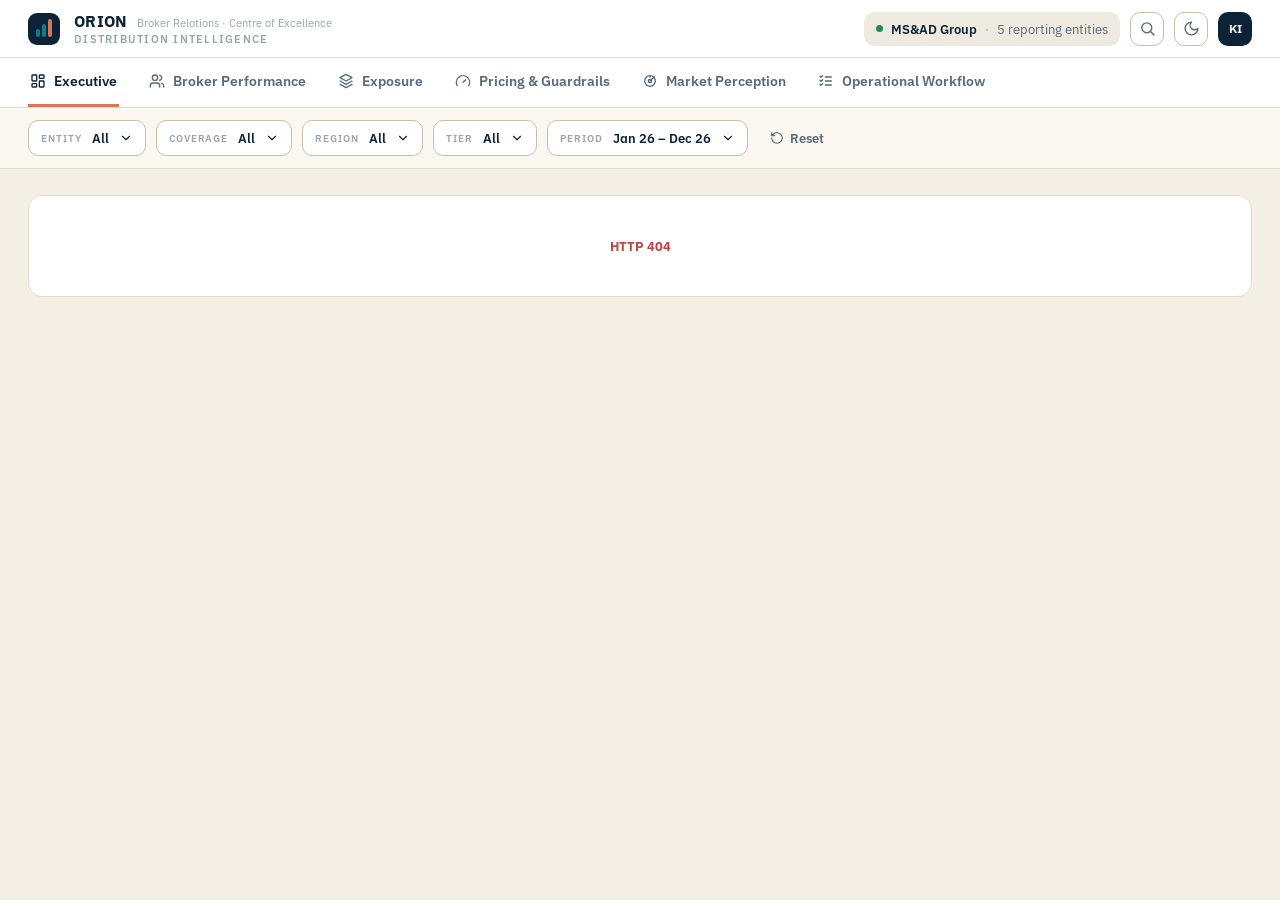
==== frontend/index.html @ 456b56aa "Milestone 7: dashboard frontend from the Claude Design handoff Six-tab ORION dashboard (Executive, B" ====
<!DOCTYPE html>
<html lang="en">
<head>
<meta charset="utf-8">
<meta name="viewport" content="width=device-width, initial-scale=1">
<title>ORION · Broker Relations Dashboard</title>
<link rel="icon" href="data:image/svg+xml,%3Csvg xmlns='http://www.w3.org/2000/svg' viewBox='0 0 32 32'%3E%3Crect width='32' height='32' rx='9' fill='%230b2237'/%3E%3Crect x='9' y='16' width='3.5' height='8' rx='2' fill='%230e7c8c'/%3E%3Crect x='14' y='11' width='3.5' height='13' rx='2' fill='%230e7c8c'/%3E%3Crect x='19' y='6' width='3.5' height='18' rx='2' fill='%23d97757'/%3E%3C/svg%3E">
<link rel="stylesheet" href="tokens/fonts.css">
<link rel="stylesheet" href="tokens/colors.css">
<link rel="stylesheet" href="tokens/typography.css">
<link rel="stylesheet" href="tokens/spacing.css">
<link rel="stylesheet" href="tokens/theme-dark.css">
<link rel="stylesheet" href="tokens/base.css">
<link rel="stylesheet" href="css/app.css">
</head>
<body>
<div class="shell">

  <!-- Masthead -->
  <header class="masthead">
    <div class="brand">
      <div class="brand-mark" aria-hidden="true"><span></span><span></span><span></span></div>
      <div class="brand-text">
        <div class="brand-line"><span class="brand-name">ORION</span><span class="brand-sub">Broker Relations · Centre of Excellence</span></div>
        <span class="brand-eyebrow">Distribution intelligence</span>
      </div>
    </div>
    <div class="masthead-right">
      <div class="context-pill"><span class="dot dot-pos"></span><strong>MS&amp;AD Group</strong><span class="sep">·</span><span>5 reporting entities</span></div>
      <button class="icon-btn" id="btn-search" title="Search" aria-label="Search"></button>
      <button class="icon-btn" id="btn-theme" title="Toggle theme" aria-label="Toggle theme"></button>
      <div class="avatar">KI</div>
    </div>
  </header>

  <!-- Tab bar -->
  <nav class="tabbar" id="tabbar" role="tablist"></nav>

  <!-- Filter bar -->
  <div class="filterbar">
    <div class="filterbar-left" id="filter-controls"></div>
    <div class="filterbar-right">
      <span id="filter-chips" class="chip-row"></span>
      <span class="as-of tabular" id="as-of"></span>
    </div>
  </div>

  <!-- Content -->
  <main id="main"></main>
</div>

<div id="modal-root"></div>

<script type="module" src="js/app.js"></script>
</body>
</html>
---- frontend/tokens/fonts.css ----
/* ============================================================================
 * Generate — Webfonts
 *
 * The platform runs on IBM Plex Sans across every product (UI + display) and
 * IBM Plex Mono for tabular / code contexts. Loaded from the Google Fonts CDN
 * exactly as the production app does (apps/dsi/src/app/globals.css). The
 * @font-face rules the CDN serves are what ship to consumers.
 * ========================================================================= */

@import url("https://fonts.googleapis.com/css2?family=IBM+Plex+Sans:wght@400;500;600;700&family=IBM+Plex+Mono:wght@400;500;600&display=swap");
---- frontend/tokens/colors.css ----
/* ============================================================================
 * Generate — COLOR TOKENS  (reference theme: Digital Signal Intelligence)
 *
 * The variable NAMES are the platform contract — every component references
 * these, never raw hex. The VALUES here are the DSI reference palette. A new
 * product overrides values (not names) in its own theme file; see
 * tokens/theme-dark.css for the dark pattern.
 *
 * Mental model: a warm paper canvas, deep navy ink, with a small, disciplined
 * accent set — teal "info" (facts the assessment produced) and coral "spot"
 * (things awaiting you / urgent action) — plus the usual pos/neg/warn/aux.
 * ========================================================================= */

:root {
  /* ─── Surface ─── warm paper, not white-on-white */
  --color-canvas:         #f4efe5;  /* page background */
  --color-surface:        #ffffff;  /* card / panel */
  --color-surface-sunken: #efeae0;  /* wells, inputs, track */
  --color-surface-elev:   #fbf8f2;  /* card header strip, tinted card */

  /* ─── Ink ─── deep navy, never pure black */
  --color-ink:      #0b2237;  /* primary text + structural accent */
  --color-ink-soft: #586b7c;  /* secondary text */
  --color-ink-mute: #9aa4ae;  /* tertiary / meta / eyebrows */

  /* ─── Rules ─── hairlines tuned to the paper canvas */
  --color-rule:        #e4dccc;
  --color-rule-strong: #c9bfac;

  /* ─── Accent / structural ─── (chrome, primary buttons) */
  --color-accent: #0b2237;

  /* ─── Info (teal) ─── informative hero facts: score, premium, "native" data */
  --color-info:      #0e7c8c;
  --color-info-soft: #dceff2;
  --color-info-deep: #084853;

  /* ─── Spot (coral) ─── awaiting-you / urgent action / CTAs */
  --color-spot:      #d97757;
  --color-spot-soft: #fae5da;
  --color-spot-deep: #5c2e1a;

  /* ─── Pos / Neg / Warn / Aux ─── status + a secondary "external" indigo */
  --color-pos:       #1f8a5b;
  --color-pos-soft:  #dceedf;
  --color-neg:       #c24545;
  --color-neg-soft:  #f5dcdc;
  --color-warn:      #b47312;
  --color-warn-soft: #f3e5c8;
  --color-aux:       #4a60a8;
  --color-aux-soft:  #dee3f2;

  /* ─── Chrome ─── the sidebar / app shell stays navy in both themes */
  --color-chrome:      #0b2237;
  --color-chrome-deep: #051322;

  /* ─── Semantic aliases ─── reach for these in product code */
  --bg-page:        var(--color-canvas);
  --bg-card:        var(--color-surface);
  --bg-well:        var(--color-surface-sunken);
  --text-strong:    var(--color-ink);
  --text-body:      var(--color-ink-soft);
  --text-meta:      var(--color-ink-mute);
  --border-hair:    var(--color-rule);
  --border-firm:    var(--color-rule-strong);
}
---- frontend/tokens/typography.css ----
/* ============================================================================
 * Generate — TYPOGRAPHY TOKENS
 *
 * One family does all the work: IBM Plex Sans for UI + display, IBM Plex Mono
 * for tabular figures. The system leans on weight (500/600/700) and tight
 * tracking on big numbers rather than multiple typefaces. Numbers are always
 * tabular (`font-variant-numeric: tabular-nums`) so columns of figures align —
 * this is a numbers-heavy, analyst-facing product.
 * ========================================================================= */

:root {
  /* ─── Families ─── */
  --font-sans:    "IBM Plex Sans", system-ui, -apple-system, sans-serif;
  --font-display: "IBM Plex Sans", system-ui, sans-serif;
  --font-mono:    "IBM Plex Mono", ui-monospace, "SF Mono", Menlo, monospace;

  /* ─── Weights ─── */
  --weight-regular:  400;
  --weight-medium:   500;
  --weight-semibold: 600;
  --weight-bold:     700;

  /* ─── Type scale (px) ─── matches the ui typography primitives ─── */
  --text-eyebrow: 10.5px;  /* uppercase, tracked, ink-mute */
  --text-micro:   11px;    /* smallest meta */
  --text-caption: 12px;    /* captions, field labels */
  --text-body:    13.5px;  /* default body */
  --text-ui:      14px;    /* controls, nav, card titles */
  --text-num-sm:  18px;    /* small stat */
  --text-num-md:  28px;    /* default hero number */
  --text-num-lg:  36px;    /* large hero number */
  --text-num-xl:  56px;    /* masthead figure */

  /* ─── Tracking ─── */
  --track-eyebrow:  0.12em;   /* uppercase labels */
  --track-num:     -0.01em;   /* tighten medium hero numbers */
  --track-num-xl:  -0.02em;   /* tighten the biggest numbers */

  /* ─── Line height ─── */
  --leading-none: 1;
  --leading-tight: 1.2;
  --leading-body: 1.55;
}
---- frontend/tokens/spacing.css ----
/* ============================================================================
 * Generate — SPACING, RADIUS, SHADOW TOKENS
 *
 * Spacing is a soft 4px grid. Corners are generous on cards (14px) and fully
 * round on chips. Elevation is deliberately quiet — this is a paper-flat
 * surface; shadows are barely-there and reserved for things that truly float
 * (modals, the active auth button glow). Most separation is done with hairline
 * rules, not shadow.
 * ========================================================================= */

:root {
  /* ─── Spacing scale (4px base) ─── */
  --space-1:  4px;
  --space-2:  8px;
  --space-3:  12px;
  --space-4:  14px;   /* tight card padding */
  --space-5:  18px;   /* card header inset */
  --space-6:  22px;   /* DEFAULT card padding */
  --space-7:  24px;   /* roomy / page gutter */
  --space-8:  28px;
  --space-9:  36px;

  /* ─── Radius ─── */
  --radius-card: 14px;
  --radius-btn:  10px;
  --radius-lg:   12px;   /* nav items, icon tiles */
  --radius-md:   8px;
  --radius-sm:   6px;
  --radius-chip: 999px;

  /* ─── Borders ─── */
  --border-width: 1px;

  /* ─── Shadow ─── quiet by default */
  --shadow-sm:    0 1px 2px rgba(11, 34, 55, 0.08);
  --shadow-card:  0 1px 3px rgba(11, 34, 55, 0.06);
  --shadow-pop:   0 12px 32px rgba(11, 34, 55, 0.18);

  /* ─── Motion ─── short, soft, no bounce */
  --ease-pane:  cubic-bezier(0.2, 0.7, 0.2, 1);  /* @kind other */
  --dur-fast:   0.18s;  /* @kind other */
  --dur-pane:   0.3s;  /* @kind other */
}
---- frontend/tokens/theme-dark.css ----
/* ============================================================================
 * Generate — DARK THEME  (DSI dark overrides)
 *
 * Dark mode keeps every variable NAME; only values change. Activated by a
 * `.dark` class on a root ancestor. The chrome (sidebar) stays navy in both
 * themes — it is structure, not content. Mirrors packages/tokens/dsi-theme.css.
 * ========================================================================= */

.dark {
  /* ─── Surface ─── deep ocean navy */
  --color-canvas:         #07182a;
  --color-surface:        #14304b;
  --color-surface-sunken: #0e2640;
  --color-surface-elev:   #1a3d5f;

  /* ─── Ink ─── warm cream on navy */
  --color-ink:      #f1ece0;
  --color-ink-soft: #cdd8e5;
  --color-ink-mute: #98a6b8;

  /* ─── Rules ─── */
  --color-rule:        #2b4f75;
  --color-rule-strong: #3e6794;

  --color-accent: #f1ece0;

  /* ─── Info ─── brighter teal for contrast on navy */
  --color-info:      #39d3ba;
  --color-info-soft: #173e48;
  --color-info-deep: #b8f2e5;

  /* ─── Spot ─── */
  --color-spot:      #f0926e;
  --color-spot-soft: #4a2519;
  --color-spot-deep: #fbd0ba;

  /* ─── Pos / Neg / Warn / Aux ─── */
  --color-pos:       #6eee7a;
  --color-pos-soft:  #173821;
  --color-neg:       #ff8585;
  --color-neg-soft:  #3f1b1b;
  --color-warn:      #f8bd5e;
  --color-warn-soft: #3b2911;
  --color-aux:       #9ab1f2;
  --color-aux-soft:  #1c2a4f;

  --color-chrome:      #0b2237;
  --color-chrome-deep: #051322;
}
---- frontend/tokens/base.css ----
/* ============================================================================
 * Generate — BASE LAYER
 *
 * Product-agnostic page defaults. Tokens must be imported before this file.
 * ========================================================================= */

html,
body {
  height: 100%;
}

body {
  margin: 0;
  background: var(--color-canvas);
  color: var(--color-ink);
  font-family: var(--font-sans);
  font-feature-settings: "ss01", "cv11";
  -webkit-font-smoothing: antialiased;
  text-rendering: optimizeLegibility;
}

*,
*::before,
*::after {
  box-sizing: border-box;
}

/* Tabular figures helper — analyst tables align their digits. */
.tabular {
  font-variant-numeric: tabular-nums;
}

/* ============================================================
 * Pane overlay — the GRAIN transition (→ navigate right).
 * Increasing grain pushes a new full-height pane that slides in from the
 * right edge OVER the coarser pane (which stays mounted beneath, dimmed) —
 * a page-overlay, not an in-place nudge. Going back pops it off to the right.
 * The PaneStack component owns this, transition-based, so the resting state is
 * always the visible end-state (never stuck off-screen if motion doesn't run).
 * ============================================================ */

/* Hide scrollbar chrome while keeping scroll (dense list pages). */
.scrollbar-hide {
  -ms-overflow-style: none;
  scrollbar-width: none;
}
.scrollbar-hide::-webkit-scrollbar {
  display: none;
}

/* Step-right pane transition (lens PaneStack): a new pane slides in from the
 * right. Soft easing, no bounce — the platform's one signature motion. The
 * resting state is fully visible; the entrance is an enhancement only, so
 * print, PDF export, and reduced-motion show content immediately. */
@keyframes pane-in {
  from { opacity: 0; transform: translateX(42px); }
  to   { opacity: 1; transform: translateX(0); }
}
.pane-in {
  opacity: 1;
  transform: none;
}
@media (prefers-reduced-motion: no-preference) {
  .pane-in {
    animation: pane-in var(--dur-pane) var(--ease-pane) both;
  }
}
---- frontend/css/app.css ----
/* ============================================================================
 * ORION dashboard — component layer.
 * Values transcribed from the Claude Design handoff prototype
 * (ORION Dashboard.dc.html); tokens come from ./tokens/*.css.
 * ========================================================================= */

.shell { min-height: 100vh; display: flex; flex-direction: column; background: var(--color-canvas); color: var(--color-ink); font-family: var(--font-sans); }

.tabular { font-variant-numeric: tabular-nums; }
.mono { font-family: var(--font-mono); }
.dim { color: var(--color-ink-mute); }

/* ─── Masthead ─── */
.masthead { flex: none; height: 58px; display: flex; align-items: center; justify-content: space-between; padding: 0 28px; background: var(--color-surface); border-bottom: 1px solid var(--color-rule); }
.brand { display: flex; align-items: center; gap: 14px; }
.brand-mark { width: 32px; height: 32px; border-radius: 9px; background: var(--color-chrome); display: flex; align-items: flex-end; justify-content: center; gap: 2.5px; padding: 8px 0; }
.brand-mark span { width: 3.5px; border-radius: 2px; background: var(--color-info); }
.brand-mark span:nth-child(1) { height: 8px; }
.brand-mark span:nth-child(2) { height: 13px; }
.brand-mark span:nth-child(3) { height: 18px; background: var(--color-spot); }
.brand-text { display: flex; flex-direction: column; gap: 1px; }
.brand-line { display: flex; align-items: baseline; gap: 9px; }
.brand-name { font-size: 16px; font-weight: 700; letter-spacing: .02em; }
.brand-sub { font-size: 11px; color: var(--color-ink-mute); }
.brand-eyebrow { font-size: 10.5px; font-weight: 600; letter-spacing: .12em; text-transform: uppercase; color: var(--color-ink-mute); }
.masthead-right { display: flex; align-items: center; gap: 10px; }
.context-pill { display: flex; align-items: center; gap: 8px; height: 34px; padding: 0 12px; border-radius: 10px; background: var(--color-surface-sunken); font-size: 12.5px; color: var(--color-ink-soft); }
.context-pill strong { font-weight: 600; color: var(--color-ink); }
.context-pill .sep { color: var(--color-ink-mute); }
.dot { width: 7px; height: 7px; border-radius: 50%; display: inline-block; }
.dot-pos { background: var(--color-pos); }
.icon-btn { width: 34px; height: 34px; display: flex; align-items: center; justify-content: center; border: 1px solid var(--color-rule-strong); border-radius: 10px; background: transparent; cursor: pointer; color: var(--color-ink-soft); transition: background .18s ease; }
.icon-btn:hover { background: var(--color-surface-sunken); }
.avatar { width: 34px; height: 34px; display: flex; align-items: center; justify-content: center; border-radius: 10px; background: var(--color-chrome); color: #f4efe5; font-size: 12px; font-weight: 700; }

/* ─── Tab bar ─── */
.tabbar { flex: none; height: 50px; display: flex; align-items: stretch; gap: 28px; padding: 0 28px; background: var(--color-surface); border-bottom: 1px solid var(--color-rule); overflow-x: auto; }
.tab { display: flex; align-items: center; gap: 8px; height: 100%; padding: 0 2px; cursor: pointer; font-size: 14px; font-weight: 600; white-space: nowrap; color: var(--color-ink-soft); border: none; background: none; font-family: var(--font-sans); border-bottom: 3px solid transparent; transition: color .18s ease; }
.tab:hover { color: var(--color-ink); }
.tab.active { color: var(--color-ink); border-bottom-color: var(--color-spot); }

/* ─── Filter bar ─── */
.filterbar { flex: none; display: flex; align-items: center; justify-content: space-between; gap: 16px; padding: 12px 28px; background: var(--color-surface-elev); border-bottom: 1px solid var(--color-rule); }
.filterbar-left { display: flex; align-items: center; gap: 10px; flex-wrap: wrap; }
.filterbar-right { display: flex; align-items: center; gap: 14px; }
.ctrl { position: relative; display: flex; align-items: center; gap: 10px; height: 36px; padding: 0 12px; border: 1px solid var(--color-rule-strong); border-radius: 10px; background: var(--color-surface); cursor: pointer; transition: background .18s ease; }
.ctrl:hover { background: var(--color-surface-sunken); }
.ctrl-label { font-size: 9.5px; font-weight: 600; letter-spacing: .1em; text-transform: uppercase; color: var(--color-ink-mute); }
.ctrl-value { font-size: 12.5px; font-weight: 600; color: var(--color-ink); }
.ctrl select { position: absolute; inset: 0; width: 100%; opacity: 0; cursor: pointer; }
.ghost-btn { display: flex; align-items: center; gap: 6px; height: 36px; padding: 0 12px; border: none; border-radius: 10px; background: transparent; cursor: pointer; font-size: 12.5px; font-weight: 600; color: var(--color-ink-soft); font-family: var(--font-sans); }
.ghost-btn:hover { color: var(--color-ink); }
.chip-row { display: flex; align-items: center; gap: 8px; }
.filter-chip { display: inline-flex; align-items: center; gap: 7px; height: 30px; padding: 0 4px 0 11px; border-radius: 999px; background: var(--color-info-soft); color: var(--color-info-deep); font-size: 12px; font-weight: 600; }
.filter-chip button { width: 19px; height: 19px; display: flex; align-items: center; justify-content: center; border: none; border-radius: 50%; background: rgba(0,0,0,.06); cursor: pointer; color: inherit; padding: 0; }
.as-of { font-size: 11px; color: var(--color-ink-mute); }

/* ─── Content / cards ─── */
main { flex: 1; padding: 26px 28px 40px; overflow: auto; }
.tab-body { display: flex; flex-direction: column; gap: 18px; max-width: 1360px; margin: 0 auto; }
.card { background: var(--color-surface); border: 1px solid var(--color-rule); border-radius: 14px; overflow: hidden; }
.card-head { display: flex; align-items: center; justify-content: space-between; gap: 12px; padding: 14px 20px; background: var(--color-surface-elev); border-bottom: 1px solid var(--color-rule); }
.card-head-stack { display: flex; flex-direction: column; gap: 2px; }
.eyebrow { display: inline-flex; align-items: center; gap: 7px; font-size: 10.5px; font-weight: 600; letter-spacing: .11em; text-transform: uppercase; color: var(--color-ink-mute); }
.card-title { font-size: 14px; font-weight: 600; color: var(--color-ink); }
.card-note { font-size: 11px; color: var(--color-ink-mute); }
.card-subnote { font-size: 12px; color: var(--color-ink-soft); }
.grid-2 { display: grid; grid-template-columns: 1fr 1fr; gap: 16px; }
.grid-4 { display: grid; grid-template-columns: repeat(4, 1fr); gap: 16px; }
.grid-3 { display: grid; grid-template-columns: repeat(3, 1fr); gap: 16px; }
.grid-clients { display: grid; grid-template-columns: 1.5fr 1fr; gap: 16px; align-items: start; }
.grid-breach { display: grid; grid-template-columns: 1fr 1.25fr; gap: 16px; align-items: start; }
.link { font-size: 11px; color: var(--color-info-deep); font-weight: 600; cursor: pointer; background: none; border: none; font-family: var(--font-sans); }

/* ─── KPI cards ─── */
.kpi { background: var(--color-surface); border: 1px solid var(--color-rule); border-radius: 14px; padding: 18px 20px; }
.kpi-row { display: flex; align-items: flex-end; justify-content: space-between; gap: 8px; margin-top: 12px; }
.kpi-value { font-size: 34px; font-weight: 600; letter-spacing: -.01em; line-height: 1; font-variant-numeric: tabular-nums; }
.kpi-sub { margin-top: 8px; font-size: 11.5px; color: var(--color-ink-mute); }
.trend { display: inline-flex; align-items: center; gap: 2px; padding: 3px 8px 3px 5px; border-radius: 999px; font-size: 11.5px; font-weight: 600; font-variant-numeric: tabular-nums; }
.trend.good { background: var(--color-pos-soft); color: var(--color-pos); }
.trend.bad { background: var(--color-neg-soft); color: var(--color-neg); }
.trend.flat { background: var(--color-surface-sunken); color: var(--color-ink-soft); }

/* ─── Pills / chips / badges ─── */
.pill { display: inline-flex; align-items: center; padding: 1px 7px; border-radius: 999px; font-size: 10px; font-weight: 600; background: var(--color-surface-sunken); color: var(--color-ink-soft); }
.pill.mute { color: var(--color-ink-mute); }
.pill-lg { padding: 2px 8px; font-size: 11px; }
.tier { display: inline-flex; padding: 2px 8px; border-radius: 999px; font-size: 9.5px; font-weight: 700; letter-spacing: .04em; }
.tier.PLATINUM { background: var(--color-info-soft); color: var(--color-info-deep); }
.tier.GOLD { background: var(--color-warn-soft); color: var(--color-warn); }
.tier.SILVER { background: var(--color-surface-sunken); color: var(--color-ink-soft); }
.tier.BRONZE { background: #f0e2d6; color: #8a4a24; }
.dark .tier.BRONZE { background: #402a1a; color: #eab48c; }
.flag { display: inline-flex; padding: 2px 8px; border-radius: 999px; font-size: 10.5px; font-weight: 600; background: var(--color-neg-soft); color: var(--color-neg); }
.onplan { display: inline-flex; align-items: center; gap: 4px; font-size: 11px; color: var(--color-pos); }

/* ─── Generic rows / hover ─── */
.hrow { transition: background .18s ease; }
.hrow:hover { background: var(--color-surface-elev); }
.alert-row { display: flex; gap: 11px; padding: 11px 12px; border-radius: 9px; cursor: pointer; }
.alert-dot { flex: none; width: 9px; height: 9px; margin-top: 4px; border-radius: 50%; }
.alert-msg { font-size: 12.5px; line-height: 1.45; color: var(--color-ink); }
.alert-chips { display: flex; flex-wrap: wrap; gap: 5px; margin-top: 6px; }

/* ─── Exec: series chart + value table ─── */
.legend { display: flex; align-items: center; gap: 16px; font-size: 11.5px; color: var(--color-ink-soft); }
.legend .sw { width: 11px; height: 11px; border-radius: 3px; display: inline-block; }
.legend .ln { width: 14px; height: 3px; border-radius: 2px; display: inline-block; }
.legend > span { display: inline-flex; align-items: center; gap: 6px; }
.chart-wrap { padding: 16px 20px 6px; }
.value-table-scroll { border-top: 1px solid var(--color-rule); overflow-x: auto; }
.value-table { min-width: 760px; padding: 6px 20px 14px; }
.vt-row { display: grid; grid-template-columns: 118px repeat(12, 1fr); gap: 2px; align-items: center; padding: 8px 0; border-bottom: 1px solid var(--color-rule); }
.vt-row:last-child { border-bottom: none; }
.vt-head { padding: 7px 0; }
.vt-label { display: inline-flex; align-items: center; gap: 6px; font-size: 11px; font-weight: 600; color: var(--color-ink); }
.vt-cell { font-size: 11.5px; text-align: center; font-variant-numeric: tabular-nums; }

/* ─── Plan vs actual ─── */
.pva-grid { display: grid; grid-template-columns: 172px 1.5fr 1fr 1fr 1.4fr; gap: 14px; align-items: center; padding: 12px 8px; border-bottom: 1px solid var(--color-rule); }
.pva-head { padding: 12px 8px 10px; }
.pva-head span { font-size: 9.5px; font-weight: 600; letter-spacing: .09em; text-transform: uppercase; color: var(--color-ink-mute); }
.pva-body { max-height: 430px; overflow-y: auto; }
.bar-track { position: relative; height: 6px; border-radius: 999px; background: var(--color-surface-sunken); overflow: hidden; }
.bar-fill { position: absolute; left: 0; top: 0; bottom: 0; border-radius: 999px; }
.var-chip { display: inline-flex; padding: 2px 7px; border-radius: 999px; font-size: 11px; font-weight: 600; font-variant-numeric: tabular-nums; }

/* ─── Leaderboard ─── */
.lb-grid { display: grid; grid-template-columns: 34px minmax(180px,1.5fr) 96px 116px 66px 92px 92px 84px 62px 124px; gap: 12px; align-items: center; padding: 11px 20px; border-bottom: 1px solid var(--color-rule); }
.lb-scroll { overflow-x: auto; }
.lb-min { min-width: 1040px; }
.th { font-size: 9.5px; font-weight: 600; letter-spacing: .08em; text-transform: uppercase; color: var(--color-ink-mute); }
.card-foot { display: flex; align-items: center; justify-content: space-between; padding: 12px 20px; background: var(--color-surface-elev); border-top: 1px solid var(--color-rule); }
.pager-btn { display: flex; align-items: center; gap: 5px; height: 32px; padding: 0 11px; border: 1px solid var(--color-rule-strong); border-radius: 9px; background: var(--color-surface); color: var(--color-ink); font-size: 12px; font-weight: 600; font-family: var(--font-sans); cursor: pointer; transition: background .18s ease; }
.pager-btn:hover:not(:disabled) { background: var(--color-surface-sunken); }
.pager-btn:disabled { background: transparent; color: var(--color-ink-mute); cursor: not-allowed; }
.dev-pill { display: inline-flex; padding: 2px 8px; border-radius: 999px; font-size: 11px; font-weight: 600; font-variant-numeric: tabular-nums; }
.dev-pill.out { background: var(--color-warn-soft); color: var(--color-warn); }

/* ─── Modal ─── */
.scrim { position: fixed; inset: 0; z-index: 60; background: rgba(11,34,55,.42); display: flex; align-items: center; justify-content: center; padding: 32px; animation: fade .3s cubic-bezier(.2,.7,.2,1); }
.modal { width: 760px; max-width: 100%; max-height: 88vh; overflow: auto; background: var(--color-surface); border: 1px solid var(--color-rule); border-radius: 16px; box-shadow: 0 12px 32px rgba(11,34,55,.18); }
@keyframes fade { from { opacity: 0; } to { opacity: 1; } }
.modal-head { display: flex; align-items: flex-start; justify-content: space-between; gap: 12px; padding: 20px 22px; background: var(--color-surface-elev); border-bottom: 1px solid var(--color-rule); }
.modal-body { padding: 20px 22px; display: flex; flex-direction: column; gap: 18px; }
.stat-label { font-size: 9.5px; font-weight: 600; letter-spacing: .1em; text-transform: uppercase; color: var(--color-ink-mute); }
.stat-value { font-size: 19px; font-weight: 600; font-variant-numeric: tabular-nums; color: var(--color-ink); }
.panel { border: 1px solid var(--color-rule); border-radius: 12px; padding: 14px 16px; }
.profile-grid { display: grid; grid-template-columns: 1fr 210px; gap: 18px; align-items: stretch; }
.cov-row { display: grid; grid-template-columns: 96px 1fr 78px 54px; gap: 12px; align-items: center; }
.cov-bar { height: 8px; border-radius: 999px; background: var(--color-surface-sunken); overflow: hidden; }
.cov-bar > div { height: 100%; background: var(--color-info); border-radius: 999px; }
.new-chip { display: inline-flex; padding: 2px 9px; border-radius: 999px; font-size: 10px; font-weight: 700; letter-spacing: .04em; background: var(--color-spot-soft); color: var(--color-spot-deep); }

/* ─── Exposure ─── */
.exp-row { display: grid; grid-template-columns: 96px 1fr 132px; gap: 12px; align-items: center; }
.exp-bar { height: 10px; border-radius: 999px; background: var(--color-surface-sunken); overflow: hidden; }
.exp-bar > div { height: 100%; border-radius: 999px; }
.client-row { display: grid; grid-template-columns: 26px 88px 1fr 108px 84px; gap: 12px; align-items: center; padding: 10px 8px; border-radius: 8px; }
.gini-badge { display: inline-flex; align-items: center; gap: 6px; padding: 3px 9px; border-radius: 999px; font-size: 11px; font-weight: 600; background: var(--color-warn-soft); color: var(--color-warn); }

/* ─── Guardrails ─── */
.whatif-card { background: var(--color-spot-soft); border: 1px solid var(--color-spot); border-radius: 14px; overflow: hidden; }
.whatif-head { display: flex; align-items: center; gap: 10px; padding: 14px 20px; border-bottom: 1px solid var(--color-spot); color: var(--color-spot-deep); }
.whatif-body { padding: 20px 22px; display: grid; grid-template-columns: 1fr 340px; gap: 28px; align-items: center; }
.whatif-thresh { padding: 3px 12px; border-radius: 999px; font-size: 14px; font-weight: 700; background: var(--color-surface); color: var(--color-spot-deep); font-variant-numeric: tabular-nums; }
.whatif-copy { margin: 0; font-size: 11.5px; line-height: 1.5; color: var(--color-spot-deep); opacity: .85; }
.whatif-stat { flex: 1; background: var(--color-surface); border-radius: 12px; padding: 16px 18px; }
.whatif-num { margin-top: 6px; font-size: 30px; font-weight: 600; color: var(--color-ink); font-variant-numeric: tabular-nums; letter-spacing: -.01em; }
input[type="range"] { flex: 1; accent-color: var(--color-spot); cursor: pointer; }
.hist { display: flex; align-items: flex-end; gap: 10px; height: 200px; }
.hist-col { flex: 1; height: 100%; display: flex; flex-direction: column; justify-content: flex-end; align-items: center; gap: 6px; }
.hist-bar { width: 100%; min-height: 3px; border-radius: 5px 5px 0 0; }
.hist-labels { display: flex; gap: 10px; margin-top: 8px; }
.hist-labels span { flex: 1; text-align: center; font-size: 9px; color: var(--color-ink-mute); font-variant-numeric: tabular-nums; }
.covbreach-row { display: grid; grid-template-columns: 74px 1fr 56px; gap: 12px; align-items: center; }
.stack-bar { display: flex; height: 11px; border-radius: 999px; overflow: hidden; background: var(--color-surface-sunken); }
.breach-grid { display: grid; grid-template-columns: 1.1fr 74px 74px 150px 78px; gap: 12px; align-items: center; padding: 11px 20px; border-bottom: 1px solid var(--color-rule); }
.band-track { position: relative; height: 8px; border-radius: 999px; background: var(--color-surface-sunken); }
.band-zone { position: absolute; top: 0; bottom: 0; background: var(--color-pos-soft); border-radius: 999px; }
.band-dot { position: absolute; top: -2px; width: 12px; height: 12px; border-radius: 50%; border: 2px solid var(--color-surface); margin-left: -6px; }

/* ─── Banners ─── */
.banner { display: flex; align-items: center; gap: 10px; padding: 11px 16px; border-radius: 12px; font-size: 12px; }
.banner.warn { background: var(--color-warn-soft); border: 1px solid var(--color-warn); color: var(--color-warn); }
.banner.neutral { background: var(--color-surface-elev); border: 1px solid var(--color-rule); color: var(--color-ink-soft); }
.banner strong { font-weight: 600; }
.banner.neutral strong { color: var(--color-ink); }

/* ─── Workflow kanban ─── */
.kanban { display: grid; grid-template-columns: repeat(4, 1fr); gap: 14px; align-items: start; }
.kan-col { display: flex; flex-direction: column; gap: 10px; }
.kan-head { display: flex; align-items: center; justify-content: space-between; padding: 0 4px; }
.kan-title { display: inline-flex; align-items: center; gap: 7px; font-size: 11px; font-weight: 600; letter-spacing: .06em; text-transform: uppercase; color: var(--color-ink-soft); }
.kan-dot { width: 8px; height: 8px; border-radius: 50%; }
.task { background: var(--color-surface); border: 1px solid var(--color-rule); border-radius: 11px; padding: 13px 14px; display: flex; flex-direction: column; gap: 11px; cursor: pointer; transition: background .18s ease; }
.task:hover { background: var(--color-surface-elev); }
.task-title { font-size: 12.5px; line-height: 1.4; font-weight: 500; color: var(--color-ink); }
.task-foot { display: flex; align-items: center; justify-content: space-between; gap: 8px; }
.task-avatar { width: 22px; height: 22px; display: flex; align-items: center; justify-content: center; border-radius: 50%; background: var(--color-chrome); color: #f4efe5; font-size: 9px; font-weight: 700; }

/* ─── States ─── */
.state-panel { padding: 42px 20px; text-align: center; color: var(--color-ink-mute); font-size: 12.5px; }
.state-panel.error { color: var(--color-neg); }
.state-panel ul { list-style: none; margin: 8px 0 0; padding: 0; font-size: 11.5px; }
.skeleton { background: var(--color-surface); border: 1px solid var(--color-rule); border-radius: 14px; min-height: 120px; position: relative; overflow: hidden; }
.skeleton::after { content: ""; position: absolute; inset: 0; background: linear-gradient(90deg, transparent, var(--color-surface-elev), transparent); animation: shimmer 1.2s infinite; }
@keyframes shimmer { from { transform: translateX(-100%); } to { transform: translateX(100%); } }

/* Focus */
button:focus-visible, .ctrl:focus-visible, select:focus-visible, input:focus-visible { outline: 2px solid var(--color-info); outline-offset: 2px; }

::selection { background: var(--color-info-soft); }
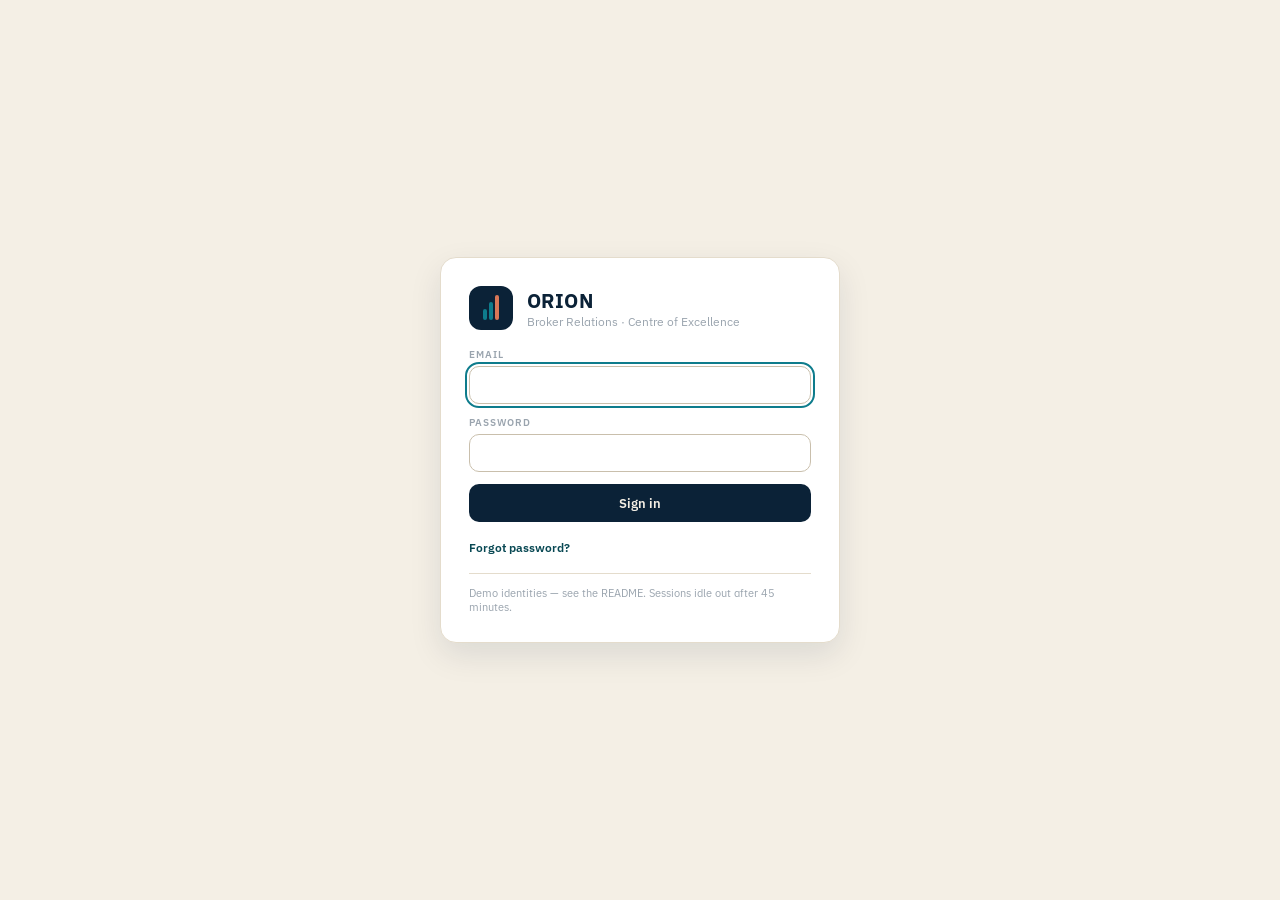
==== commit aab5bcc2: "Add interactive logins — generate-web auth contract, end to end Backend: /api/v1/auth/* wire-compati" ====
--- a/frontend/index.html
+++ b/frontend/index.html
@@ -29,7 +29,7 @@
       <div class="context-pill"><span class="dot dot-pos"></span><strong>MS&amp;AD Group</strong><span class="sep">·</span><span>5 reporting entities</span></div>
       <button class="icon-btn" id="btn-search" title="Search" aria-label="Search"></button>
       <button class="icon-btn" id="btn-theme" title="Toggle theme" aria-label="Toggle theme"></button>
-      <div class="avatar">KI</div>
+      <div id="session-slot" style="position:relative"></div>
     </div>
   </header>
 
@@ -50,6 +50,7 @@
 </div>
 
 <div id="modal-root"></div>
+<div id="auth-root"></div>
 
 <script type="module" src="js/app.js"></script>
 </body>
--- a/frontend/css/app.css
+++ b/frontend/css/app.css
@@ -208,6 +208,36 @@
 .skeleton::after { content: ""; position: absolute; inset: 0; background: linear-gradient(90deg, transparent, var(--color-surface-elev), transparent); animation: shimmer 1.2s infinite; }
 @keyframes shimmer { from { transform: translateX(-100%); } to { transform: translateX(100%); } }
 
+/* ─── Auth: login screen ─── */
+.auth-screen { position: fixed; inset: 0; z-index: 80; display: flex; align-items: center; justify-content: center; padding: 24px; background: var(--color-canvas); }
+.auth-card { width: 400px; max-width: 100%; background: var(--color-surface); border: 1px solid var(--color-rule); border-radius: 16px; padding: 28px; display: flex; flex-direction: column; gap: 18px; box-shadow: 0 12px 32px rgba(11,34,55,.10); }
+.auth-brand { display: flex; align-items: center; gap: 14px; }
+.auth-form { display: flex; flex-direction: column; gap: 12px; }
+.auth-field { display: flex; flex-direction: column; gap: 5px; }
+.auth-field span { font-size: 9.5px; font-weight: 600; letter-spacing: .1em; text-transform: uppercase; color: var(--color-ink-mute); }
+.auth-field input { height: 38px; padding: 0 12px; border: 1px solid var(--color-rule-strong); border-radius: 10px; background: var(--color-surface); color: var(--color-ink); font-family: var(--font-sans); font-size: 13px; }
+.auth-submit { height: 38px; border: none; border-radius: 10px; background: var(--color-chrome); color: #f4efe5; font-family: var(--font-sans); font-size: 13px; font-weight: 600; cursor: pointer; transition: opacity .18s ease; }
+.auth-submit:hover { opacity: .9; }
+.auth-submit:disabled { opacity: .6; cursor: default; }
+.auth-error { padding: 9px 12px; border-radius: 10px; background: var(--color-neg-soft); color: var(--color-neg); font-size: 12px; font-weight: 500; }
+.auth-note { display: flex; align-items: flex-start; gap: 8px; padding: 9px 12px; border-radius: 10px; background: var(--color-info-soft); color: var(--color-info-deep); font-size: 12px; line-height: 1.45; }
+.auth-alt { align-self: flex-start; padding: 0; font-size: 11.5px; cursor: pointer; }
+.auth-foot { font-size: 10.5px; color: var(--color-ink-mute); border-top: 1px solid var(--color-rule); padding-top: 12px; }
+
+/* ─── Auth: session pill + user menu ─── */
+.session-pill { display: flex; align-items: center; gap: 9px; height: 40px; padding: 0 10px 0 7px; border: 1px solid var(--color-rule-strong); border-radius: 11px; background: transparent; cursor: pointer; color: var(--color-ink-soft); font-family: var(--font-sans); transition: background .18s ease; }
+.session-pill:hover { background: var(--color-surface-sunken); }
+.session-meta { display: flex; flex-direction: column; align-items: flex-start; gap: 0; line-height: 1.25; }
+.session-meta strong { font-size: 12px; font-weight: 600; color: var(--color-ink); }
+.session-meta span { font-size: 10px; color: var(--color-ink-mute); }
+.session-remaining { font-size: 11px; font-weight: 600; }
+.session-remaining.warn { color: var(--color-neg); }
+.user-menu { position: absolute; top: 46px; right: 0; z-index: 70; width: 250px; background: var(--color-surface); border: 1px solid var(--color-rule); border-radius: 12px; box-shadow: 0 12px 32px rgba(11,34,55,.14); overflow: hidden; }
+.user-menu-head { padding: 13px 14px; border-bottom: 1px solid var(--color-rule); background: var(--color-surface-elev); font-size: 12.5px; }
+.user-menu-item { display: flex; align-items: center; gap: 9px; width: 100%; padding: 11px 14px; border: none; background: none; cursor: pointer; font-family: var(--font-sans); font-size: 12.5px; font-weight: 500; color: var(--color-ink); text-align: left; transition: background .18s ease; }
+.user-menu-item:hover { background: var(--color-surface-elev); }
+.backup-codes { display: grid; grid-template-columns: 1fr 1fr; gap: 8px; padding: 14px; border: 1px solid var(--color-rule); border-radius: 12px; background: var(--color-surface-elev); font-size: 13px; }
+
 /* Focus */
 button:focus-visible, .ctrl:focus-visible, select:focus-visible, input:focus-visible { outline: 2px solid var(--color-info); outline-offset: 2px; }
 
